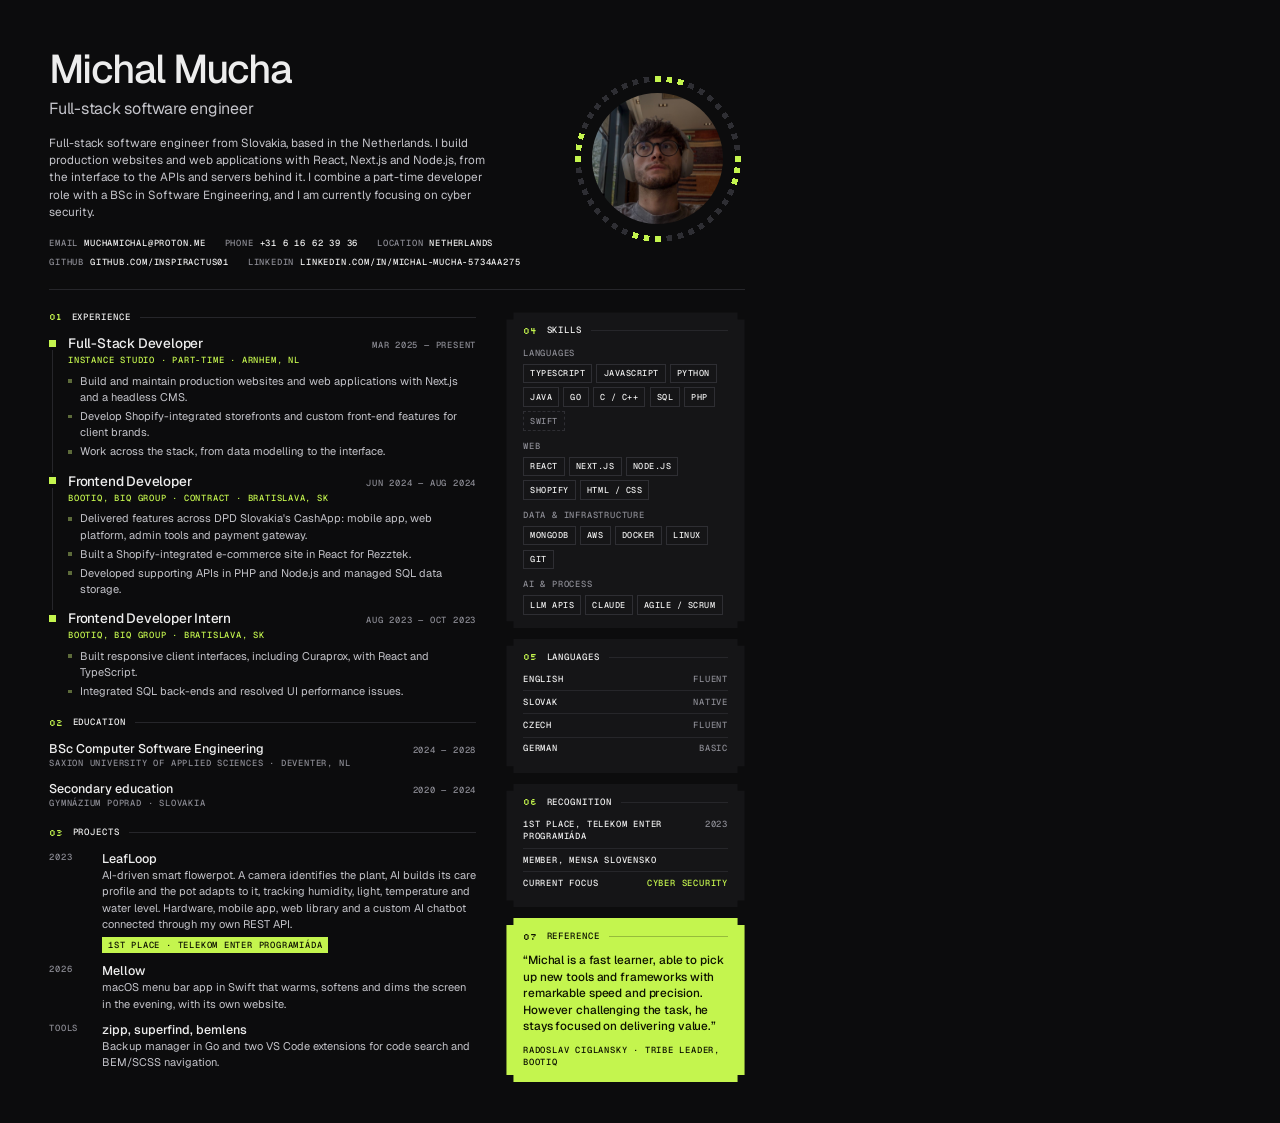
==== cv/cv.html @ 43343f41 "Replace portfolio with new site" ====
<!doctype html>
<html lang="en">
<head>
<meta charset="utf-8">
<title>Michal Mucha — CV</title>
<link href="https://fonts.googleapis.com/css2?family=Geist:wght@400;500;600&family=Geist+Mono:wght@400;500&family=Silkscreen&display=swap" rel="stylesheet">
<style>
@page{size:A4;margin:0}
:root{--bg:#0c0c0d;--panel:#151517;--line:#26262a;--dim:#8a8a92;--text:#ededed;--soft:#c4c4ca;--acc:#c4f54e;--ink:#0d1200}
*{box-sizing:border-box;margin:0;padding:0}
html,body{background:var(--bg)}
body{width:210mm;height:297mm;overflow:hidden;color:var(--text);font:400 8.3pt/1.48 Geist,system-ui,sans-serif;-webkit-print-color-adjust:exact;print-color-adjust:exact}
.page{position:relative;height:100%;padding:13mm 13mm 11mm}
.lbl{font:500 6.6pt/1.4 "Geist Mono",monospace;text-transform:uppercase;letter-spacing:.09em}
.dim{color:var(--dim)}
.acc{color:var(--acc)}
.notch{--n:7px;clip-path:polygon(var(--n) 0,calc(100% - var(--n)) 0,calc(100% - var(--n)) var(--n),100% var(--n),100% calc(100% - var(--n)),calc(100% - var(--n)) calc(100% - var(--n)),calc(100% - var(--n)) 100%,var(--n) 100%,var(--n) calc(100% - var(--n)),0 calc(100% - var(--n)),0 var(--n),var(--n) var(--n))}

header{display:grid;grid-template-columns:1fr auto;gap:10mm;align-items:center;padding-bottom:5.5mm;border-bottom:1px solid var(--line)}
h1{font:500 30pt/1 Geist,sans-serif;letter-spacing:-.045em}
.role{font-size:12pt;color:var(--soft);letter-spacing:-.015em;margin:2mm 0 3.5mm}
.summary{color:var(--soft);max-width:118mm;font-size:8.8pt}
.contact{display:flex;flex-wrap:wrap;gap:1.6mm 5mm;margin-top:4.5mm}
.contact span{display:flex;gap:1.6mm}
.contact b{font-weight:500;color:var(--dim)}
.photo{width:46mm;height:46mm;position:relative}
.photo img{position:absolute;inset:5.6mm;width:34.8mm;height:34.8mm;border-radius:50%;object-fit:cover}
.photo svg{position:absolute;inset:0;width:100%;height:100%}

.cols{display:grid;grid-template-columns:1fr 63mm;gap:8mm;margin-top:6mm}
h2{display:flex;align-items:center;gap:2.5mm;margin:0 0 3.5mm}
h2 .n{font:400 7pt/1 Silkscreen,monospace;color:var(--acc)}
h2 .t{font:500 6.8pt/1 "Geist Mono",monospace;text-transform:uppercase;letter-spacing:.1em}
h2::after{content:"";flex:1;height:1px;background:var(--line)}
section+section{margin-top:5mm}

.job{position:relative;padding-left:5mm;padding-bottom:3.4mm}
.job::before{content:"";position:absolute;left:0;top:1.3mm;width:1.8mm;height:1.8mm;background:var(--acc)}
.job::after{content:"";position:absolute;left:.85mm;top:4mm;bottom:0;width:1px;background:var(--line)}
.job:last-child{padding-bottom:0}
.job:last-child::after{display:none}
.jh{display:flex;justify-content:space-between;gap:4mm;align-items:baseline}
.jh h3{font:500 10.2pt/1.25 Geist,sans-serif;letter-spacing:-.015em}
.org{margin:.6mm 0 1.6mm}
ul{list-style:none}
.job li{position:relative;padding-left:3.2mm;color:var(--soft);margin-top:.7mm}
.job li::before{content:"";position:absolute;left:0;top:1.75mm;width:1mm;height:1mm;background:#5d6b3a}

.edu{display:grid;gap:3mm}
.edu .row{display:flex;justify-content:space-between;gap:4mm;align-items:baseline}
.edu h3{font:500 9.4pt/1.3 Geist,sans-serif}

.proj{display:grid;gap:2.6mm}
.proj .p{display:grid;grid-template-columns:11mm 1fr;gap:3mm}
.proj h3{font:500 9.4pt/1.3 Geist,sans-serif}
.proj p{color:var(--soft)}
.badge{display:inline-block;background:var(--acc);color:var(--ink);padding:.5mm 1.6mm;margin-top:1.2mm}

aside .box{background:var(--panel);padding:3.6mm 4.4mm}
aside .box+.box{margin-top:2.8mm}
aside h2{margin-bottom:3mm}
.sk{display:grid;gap:2.4mm}
.sk .g{display:grid;gap:1.2mm}
.tags{display:flex;flex-wrap:wrap;gap:1.1mm}
.tags span{font:500 6.4pt/1 "Geist Mono",monospace;text-transform:uppercase;letter-spacing:.06em;border:1px solid #2e2e33;padding:1.2mm 1.6mm;color:var(--text)}
.tags .l{border-style:dashed;color:var(--dim)}
.kv li{display:flex;justify-content:space-between;gap:3mm;padding:1.3mm 0;border-top:1px solid var(--line)}
.kv li:first-child{border-top:0;padding-top:0}
.quote{background:var(--acc)!important;color:var(--ink)}
.quote h2 .n,.quote h2 .t{color:var(--ink)}
.quote h2::after{background:rgba(13,18,0,.25)}
.quote p{font:500 8.8pt/1.4 Geist,sans-serif;letter-spacing:-.01em}
.quote .by{margin-top:2.5mm}
footer{position:absolute;left:13mm;right:13mm;bottom:8mm;display:flex;justify-content:space-between;color:#4a4a50}
</style>
</head>
<body>
<div class="page">
  <header>
    <div>
      <h1>Michal Mucha</h1>
      <div class="role">Full-stack software engineer</div>
      <p class="summary">Full-stack software engineer from Slovakia, based in the Netherlands. I build production websites and web applications with React, Next.js and Node.js, from the interface to the APIs and servers behind it. I combine a part-time developer role with a BSc in Software Engineering, and I am currently focusing on cyber security.</p>
      <div class="contact lbl">
        <span><b>Email</b>muchamichal@proton.me</span>
        <span><b>Phone</b>+31 6 16 62 39 36</span>
        <span><b>Location</b>Netherlands</span>
        <span><b>GitHub</b>github.com/Inspiractus01</span>
        <span><b>LinkedIn</b>linkedin.com/in/michal-mucha-5734aa275</span>
      </div>
    </div>
    <div class="photo"><img src="../img/me.jpg" alt=""><svg id="ring" viewBox="0 0 100 100" shape-rendering="crispEdges"></svg></div>
  </header>

  <div class="cols">
    <main>
      <section>
        <h2><span class="n">01</span><span class="t">Experience</span></h2>
        <div class="job">
          <div class="jh"><h3>Full-Stack Developer</h3><span class="lbl dim">Mar 2025 — Present</span></div>
          <div class="org lbl acc">Instance Studio · Part-time · Arnhem, NL</div>
          <ul>
            <li>Build and maintain production websites and web applications with Next.js and a headless CMS.</li>
            <li>Develop Shopify-integrated storefronts and custom front-end features for client brands.</li>
            <li>Work across the stack, from data modelling to the interface.</li>
          </ul>
        </div>
        <div class="job">
          <div class="jh"><h3>Frontend Developer</h3><span class="lbl dim">Jun 2024 — Aug 2024</span></div>
          <div class="org lbl acc">BOOTIQ, BiQ Group · Contract · Bratislava, SK</div>
          <ul>
            <li>Delivered features across DPD Slovakia's CashApp: mobile app, web platform, admin tools and payment gateway.</li>
            <li>Built a Shopify-integrated e-commerce site in React for Rezztek.</li>
            <li>Developed supporting APIs in PHP and Node.js and managed SQL data storage.</li>
          </ul>
        </div>
        <div class="job">
          <div class="jh"><h3>Frontend Developer Intern</h3><span class="lbl dim">Aug 2023 — Oct 2023</span></div>
          <div class="org lbl acc">BOOTIQ, BiQ Group · Bratislava, SK</div>
          <ul>
            <li>Built responsive client interfaces, including Curaprox, with React and TypeScript.</li>
            <li>Integrated SQL back-ends and resolved UI performance issues.</li>
          </ul>
        </div>
      </section>

      <section>
        <h2><span class="n">02</span><span class="t">Education</span></h2>
        <div class="edu">
          <div><div class="row"><h3>BSc Computer Software Engineering</h3><span class="lbl dim">2024 — 2028</span></div><div class="lbl dim">Saxion University of Applied Sciences · Deventer, NL</div></div>
          <div><div class="row"><h3>Secondary education</h3><span class="lbl dim">2020 — 2024</span></div><div class="lbl dim">Gymnázium Poprad · Slovakia</div></div>
        </div>
      </section>

      <section>
        <h2><span class="n">03</span><span class="t">Projects</span></h2>
        <div class="proj">
          <div class="p"><div class="lbl dim">2023</div><div><h3>LeafLoop</h3><p>AI-driven smart flowerpot. A camera identifies the plant, AI builds its care profile and the pot adapts to it, tracking humidity, light, temperature and water level. Hardware, mobile app, web library and a custom AI chatbot connected through my own REST API.</p><span class="badge lbl">1st place · Telekom Enter Programiáda</span></div></div>
          <div class="p"><div class="lbl dim">2026</div><div><h3>Mellow</h3><p>macOS menu bar app in Swift that warms, softens and dims the screen in the evening, with its own website.</p></div></div>
          <div class="p"><div class="lbl dim">Tools</div><div><h3>zipp, superfind, bemlens</h3><p>Backup manager in Go and two VS Code extensions for code search and BEM/SCSS navigation.</p></div></div>
        </div>
      </section>
    </main>

    <aside>
      <div class="box notch">
        <h2><span class="n">04</span><span class="t">Skills</span></h2>
        <div class="sk">
          <div class="g"><span class="lbl dim">Languages</span><div class="tags"><span>TypeScript</span><span>JavaScript</span><span>Python</span><span>Java</span><span>Go</span><span>C / C++</span><span>SQL</span><span>PHP</span><span class="l">Swift</span></div></div>
          <div class="g"><span class="lbl dim">Web</span><div class="tags"><span>React</span><span>Next.js</span><span>Node.js</span><span>Shopify</span><span>HTML / CSS</span></div></div>
          <div class="g"><span class="lbl dim">Data & infrastructure</span><div class="tags"><span>MongoDB</span><span>AWS</span><span>Docker</span><span>Linux</span><span>Git</span></div></div>
          <div class="g"><span class="lbl dim">AI & process</span><div class="tags"><span>LLM APIs</span><span>Claude</span><span>Agile / Scrum</span></div></div>
        </div>
      </div>
      <div class="box notch">
        <h2><span class="n">05</span><span class="t">Languages</span></h2>
        <ul class="kv lbl">
          <li><span>English</span><span class="dim">Fluent</span></li>
          <li><span>Slovak</span><span class="dim">Native</span></li>
          <li><span>Czech</span><span class="dim">Fluent</span></li>
          <li><span>German</span><span class="dim">Basic</span></li>
        </ul>
      </div>
      <div class="box notch">
        <h2><span class="n">06</span><span class="t">Recognition</span></h2>
        <ul class="kv lbl">
          <li><span>1st place, Telekom Enter Programiáda</span><span class="dim">2023</span></li>
          <li><span>Member, Mensa Slovensko</span><span class="dim"></span></li>
          <li><span>Current focus</span><span class="acc">Cyber security</span></li>
        </ul>
      </div>
      <div class="box notch quote">
        <h2><span class="n">07</span><span class="t">Reference</span></h2>
        <p>“Michal is a fast learner, able to pick up new tools and frameworks with remarkable speed and precision. However challenging the task, he stays focused on delivering value.”</p>
        <div class="by lbl">Radoslav Ciglansky · Tribe Leader, BOOTIQ</div>
      </div>
    </aside>
  </div>
</div>
<script>
const ring = document.getElementById("ring"), N = 44;
ring.innerHTML = Array.from({length: N}, (_, i) => {
  const a = i / N * Math.PI * 2 - Math.PI / 2, x = 50 + Math.cos(a) * 46, y = 50 + Math.sin(a) * 46;
  const lit = i % 11 < 3;
  return `<rect x="${(x - 1.6).toFixed(2)}" y="${(y - 1.6).toFixed(2)}" width="3.2" height="3.2" fill="${lit ? "#c4f54e" : "#2e2e33"}" transform="rotate(${(a * 180 / Math.PI).toFixed(1)} ${x.toFixed(2)} ${y.toFixed(2)})"/>`;
}).join("");
</script>
</body>
</html>
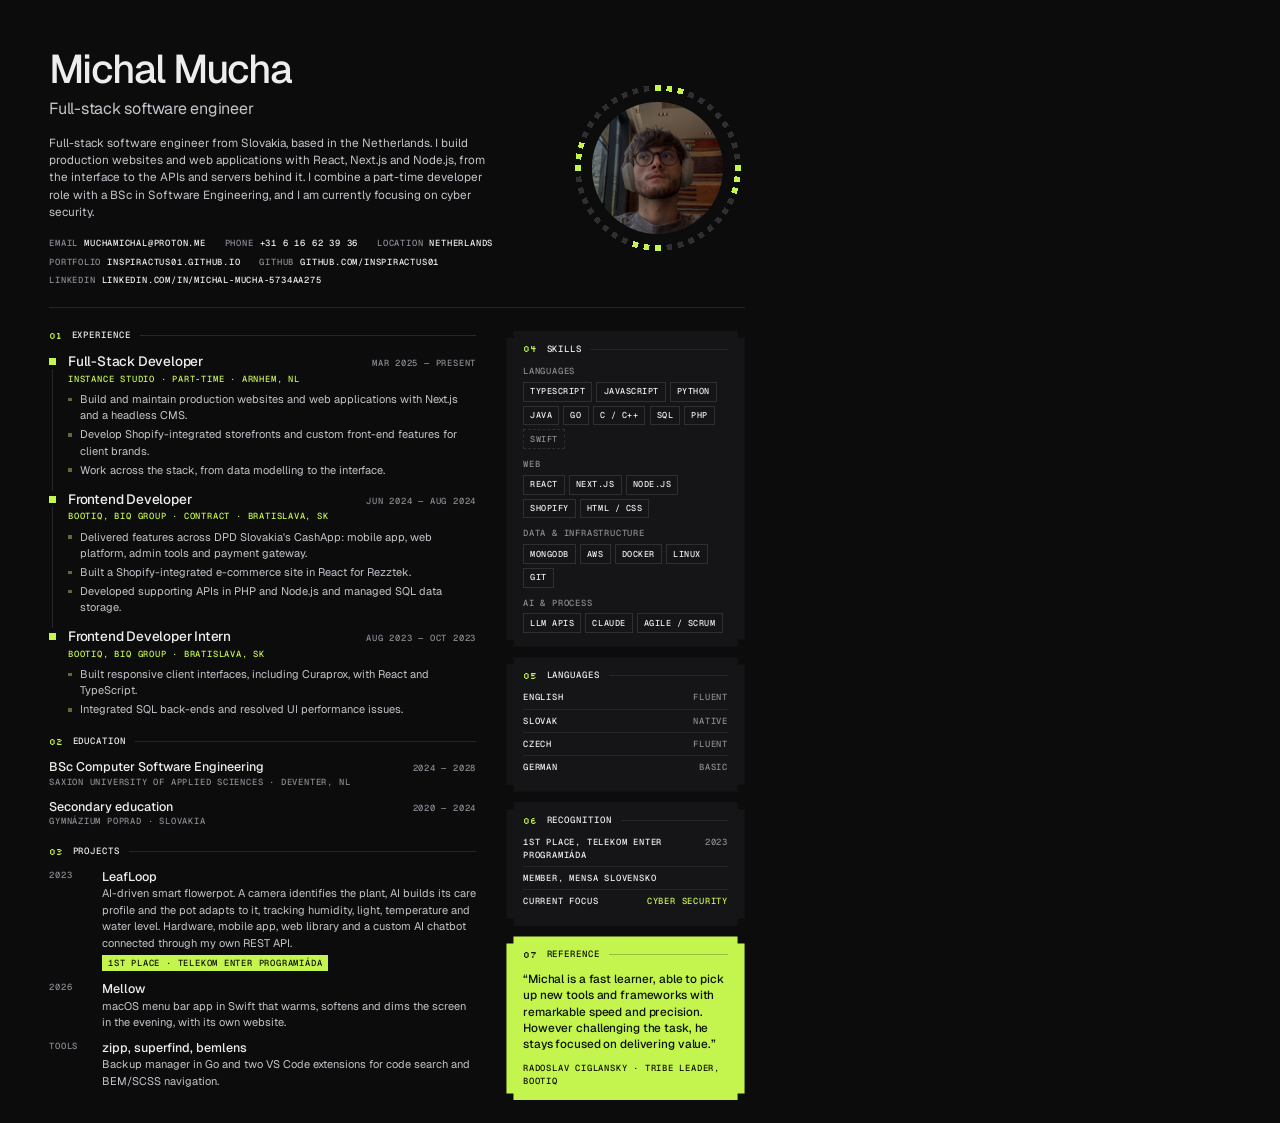
==== commit ea69ba15: "Generalize skills copy and add portfolio link to CV" ====
--- a/cv/cv.html
+++ b/cv/cv.html
@@ -6,6 +6,7 @@
 <link href="https://fonts.googleapis.com/css2?family=Geist:wght@400;500;600&family=Geist+Mono:wght@400;500&family=Silkscreen&display=swap" rel="stylesheet">
 <style>
 @page{size:A4;margin:0}
+.contact a{color:inherit;text-decoration:none}
 :root{--bg:#0c0c0d;--panel:#151517;--line:#26262a;--dim:#8a8a92;--text:#ededed;--soft:#c4c4ca;--acc:#c4f54e;--ink:#0d1200}
 *{box-sizing:border-box;margin:0;padding:0}
 html,body{background:var(--bg)}
@@ -85,6 +86,7 @@
         <span><b>Email</b>muchamichal@proton.me</span>
         <span><b>Phone</b>+31 6 16 62 39 36</span>
         <span><b>Location</b>Netherlands</span>
+        <span><b>Portfolio</b><a href="https://inspiractus01.github.io">inspiractus01.github.io</a></span>
         <span><b>GitHub</b>github.com/Inspiractus01</span>
         <span><b>LinkedIn</b>linkedin.com/in/michal-mucha-5734aa275</span>
       </div>
